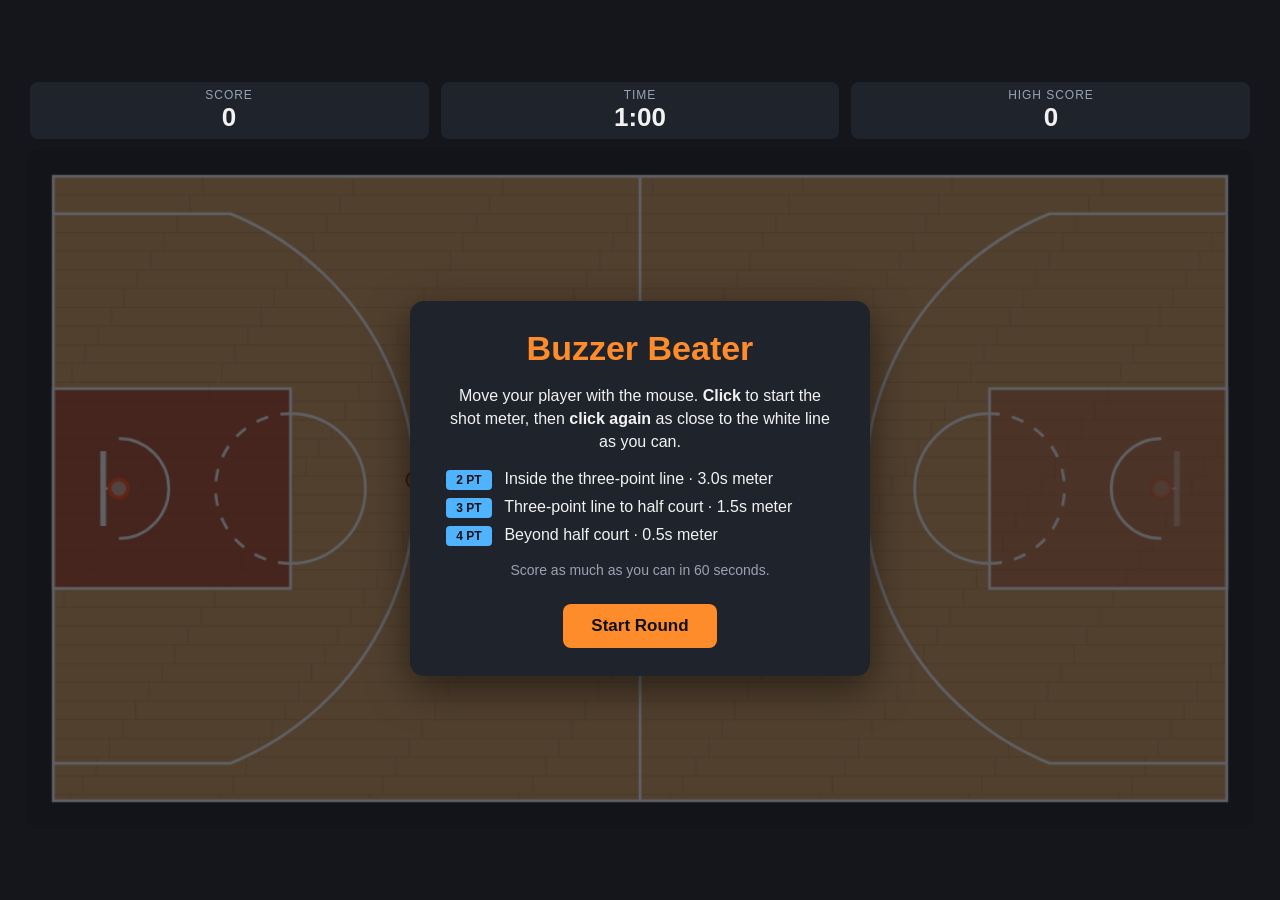
==== index.html @ 4055f490 "Initial commit" ====
<!doctype html>
<html lang="en">
<head>
  <meta charset="utf-8">
  <meta name="viewport" content="width=device-width, initial-scale=1">
  <title>Buzzer Beater</title>
  <link rel="stylesheet" href="style.css">
</head>
<body>
  <div id="app">
    <header id="hud">
      <div class="stat"><span class="label">Score</span><span id="score">0</span></div>
      <div class="stat"><span class="label">Time</span><span id="time">1:00</span></div>
      <div class="stat"><span class="label">High Score</span><span id="high">0</span></div>
    </header>

    <div id="stage">
      <canvas id="court"></canvas>

      <div id="start-screen" class="overlay">
        <div class="card">
          <h1>Buzzer Beater</h1>
          <p>Move your player with the mouse. <strong>Click</strong> to start the shot meter,
             then <strong>click again</strong> as close to the white line as you can.</p>
          <ul class="zones">
            <li><span class="chip">2 PT</span> Inside the three-point line &middot; 3.0s meter</li>
            <li><span class="chip">3 PT</span> Three-point line to half court &middot; 1.5s meter</li>
            <li><span class="chip">4 PT</span> Beyond half court &middot; 0.5s meter</li>
          </ul>
          <p class="small">Score as much as you can in 60 seconds.</p>
          <button id="start-button">Start Round</button>
        </div>
      </div>

      <div id="end-screen" class="overlay hidden">
        <div class="card">
          <h1>Time's Up!</h1>
          <div class="results">
            <div><span class="label">Score</span><span id="final-score">0</span></div>
            <div><span class="label">High Score</span><span id="final-high">0</span></div>
          </div>
          <button id="again-button">Play Again</button>
        </div>
      </div>
    </div>
  </div>

  <!-- Plain scripts (not ES modules) so the game opens straight from the file system.
       Order matters: each file uses the ones above it. -->
  <script src="js/constants.js"></script>
  <script src="js/court.js"></script>
  <script src="js/player.js"></script>
  <script src="js/meter.js"></script>
  <script src="js/state.js"></script>
  <script src="js/ui.js"></script>
  <script src="js/main.js"></script>
</body>
</html>
---- style.css ----
* { box-sizing: border-box; }

html, body {
  margin: 0;
  height: 100%;
  background: #14161c;
  color: #f2f2f2;
  font-family: -apple-system, BlinkMacSystemFont, "Segoe UI", Roboto, sans-serif;
}

body {
  display: flex;
  align-items: center;
  justify-content: center;
}

/* Keep the court's aspect ratio (1082 x 598) while fitting the window */
#app {
  width: min(96vw, calc((100vh - 110px) * 1.8094));
}

#hud {
  display: flex;
  justify-content: space-between;
  gap: 12px;
  padding: 10px 4px;
}

.stat {
  display: flex;
  flex-direction: column;
  align-items: center;
  flex: 1;
  background: #1f232c;
  border-radius: 8px;
  padding: 6px 0;
}

.label {
  font-size: 12px;
  text-transform: uppercase;
  letter-spacing: 0.08em;
  color: #9aa3b2;
}

.stat span:last-child {
  font-size: 26px;
  font-weight: 700;
  font-variant-numeric: tabular-nums;
}

#stage {
  position: relative;
}

canvas {
  display: block;
  width: 100%;
  height: auto;
  border-radius: 10px;
  cursor: crosshair;
}

.overlay {
  position: absolute;
  inset: 0;
  display: flex;
  align-items: center;
  justify-content: center;
  background: rgba(10, 12, 16, 0.65);
  border-radius: 10px;
}

.hidden { display: none !important; }

.card {
  background: #1f232c;
  border-radius: 14px;
  padding: 28px 36px;
  max-width: 460px;
  text-align: center;
  box-shadow: 0 12px 40px rgba(0, 0, 0, 0.5);
}

.card h1 {
  margin: 0 0 12px;
  font-size: 34px;
  color: #ff8c2b;
}

.card p { line-height: 1.45; }

.small { font-size: 14px; color: #9aa3b2; }

.zones {
  list-style: none;
  padding: 0;
  margin: 14px 0;
  text-align: left;
}

.zones li { margin: 8px 0; }

.chip {
  display: inline-block;
  width: 46px;
  text-align: center;
  font-size: 12px;
  font-weight: 700;
  padding: 3px 0;
  border-radius: 4px;
  margin-right: 8px;
  color: #111;
  background: #4fb3ff;
}

.results {
  display: flex;
  justify-content: center;
  gap: 40px;
  margin: 18px 0 8px;
}

.results div {
  display: flex;
  flex-direction: column;
}

.results span:last-child {
  font-size: 44px;
  font-weight: 800;
}

button {
  margin-top: 10px;
  background: #ff8c2b;
  color: #111;
  border: none;
  border-radius: 8px;
  padding: 12px 28px;
  font-size: 17px;
  font-weight: 700;
  cursor: pointer;
}

button:hover { background: #ffa04f; }
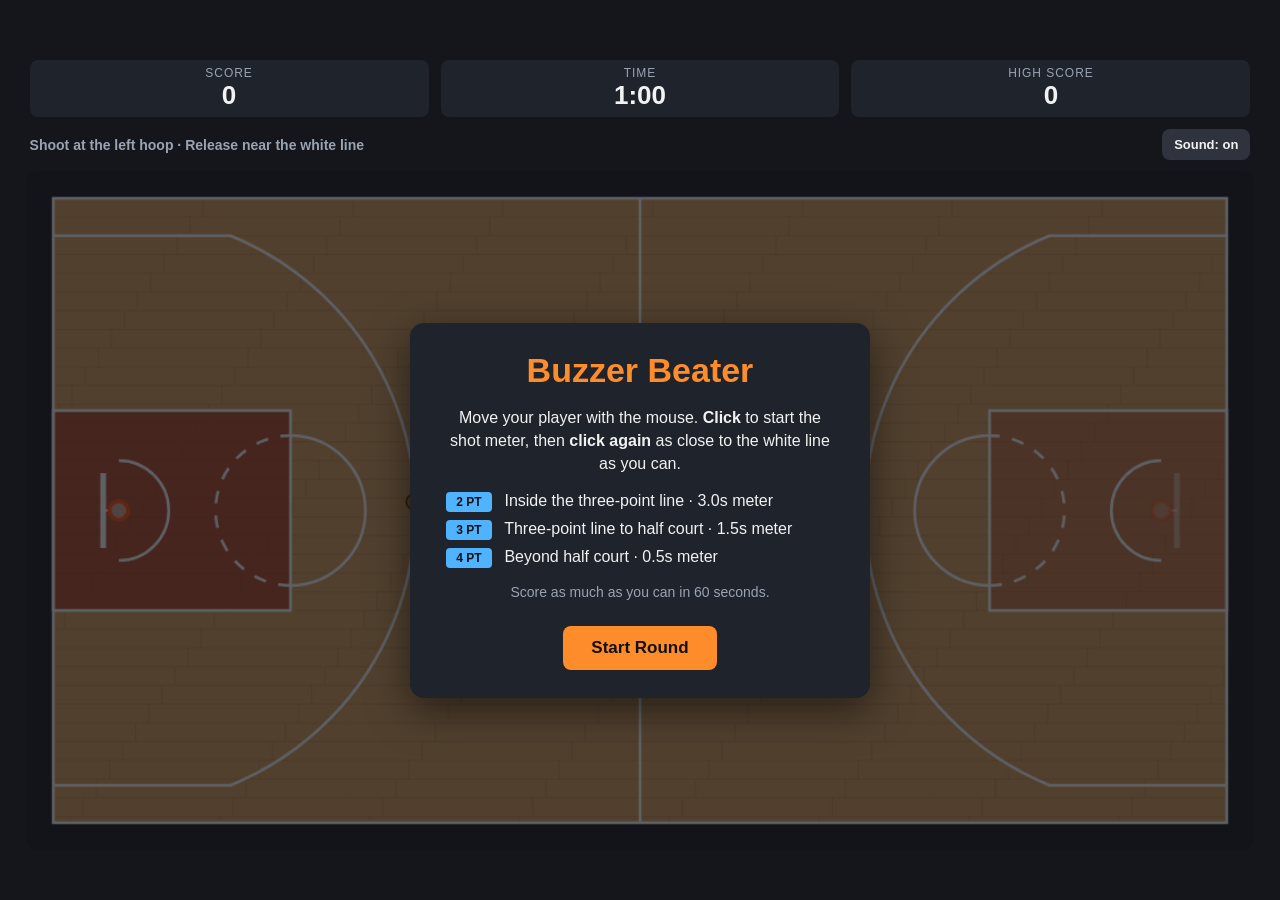
==== commit 5380cc15: "Add ball flight, shot finishes, optional audio, and clear feedback" ====
--- a/index.html
+++ b/index.html
@@ -13,6 +13,11 @@
       <div class="stat"><span class="label">Time</span><span id="time">1:00</span></div>
       <div class="stat"><span class="label">High Score</span><span id="high">0</span></div>
     </header>
+
+    <div id="feedback-bar">
+      <div id="shot-feedback" role="status" aria-live="polite">Shoot at the left hoop · Release near the white line</div>
+      <button id="mute-button" type="button" aria-label="Mute sound" aria-pressed="false">Sound: on</button>
+    </div>
 
     <div id="stage">
       <canvas id="court"></canvas>
@@ -52,6 +57,8 @@
   <script src="js/player.js"></script>
   <script src="js/meter.js"></script>
   <script src="js/state.js"></script>
+  <script src="js/audio.js"></script>
+  <script src="js/ball.js"></script>
   <script src="js/ui.js"></script>
   <script src="js/main.js"></script>
 </body>
--- a/style.css
+++ b/style.css
@@ -16,7 +16,7 @@
 
 /* Keep the court's aspect ratio (1082 x 598) while fitting the window */
 #app {
-  width: min(96vw, calc((100vh - 110px) * 1.8094));
+  width: min(96vw, calc((100vh - 160px) * 1.8094));
 }
 
 #hud {
@@ -144,3 +144,17 @@
 }
 
 button:hover { background: #ffa04f; }
+
+
+/* Feedback has its own space so it never hides a player or shot meter. */
+#feedback-bar { display: flex; align-items: center; gap: 12px; min-height: 44px; padding: 0 4px 8px; }
+#shot-feedback { flex: 1; font-size: 14px; font-weight: 700; color: #9aa3b2; }
+#mute-button { flex-shrink: 0; margin: 0; padding: 8px 12px; font-size: 13px; background: #2e333d; color: #f2f2f2; }
+button:focus-visible { outline: 3px solid #4fb3ff; outline-offset: 3px; }
+@media (max-width: 600px), (max-height: 600px) {
+  .card { max-height: 95%; overflow-y: auto; padding: 12px 18px; }
+  .card h1 { font-size: 24px; margin-bottom: 6px; }
+  .card p, .zones { font-size: 12px; margin: 6px 0; }
+  .zones li { margin: 4px 0; }
+  #shot-feedback { font-size: 12px; }
+}
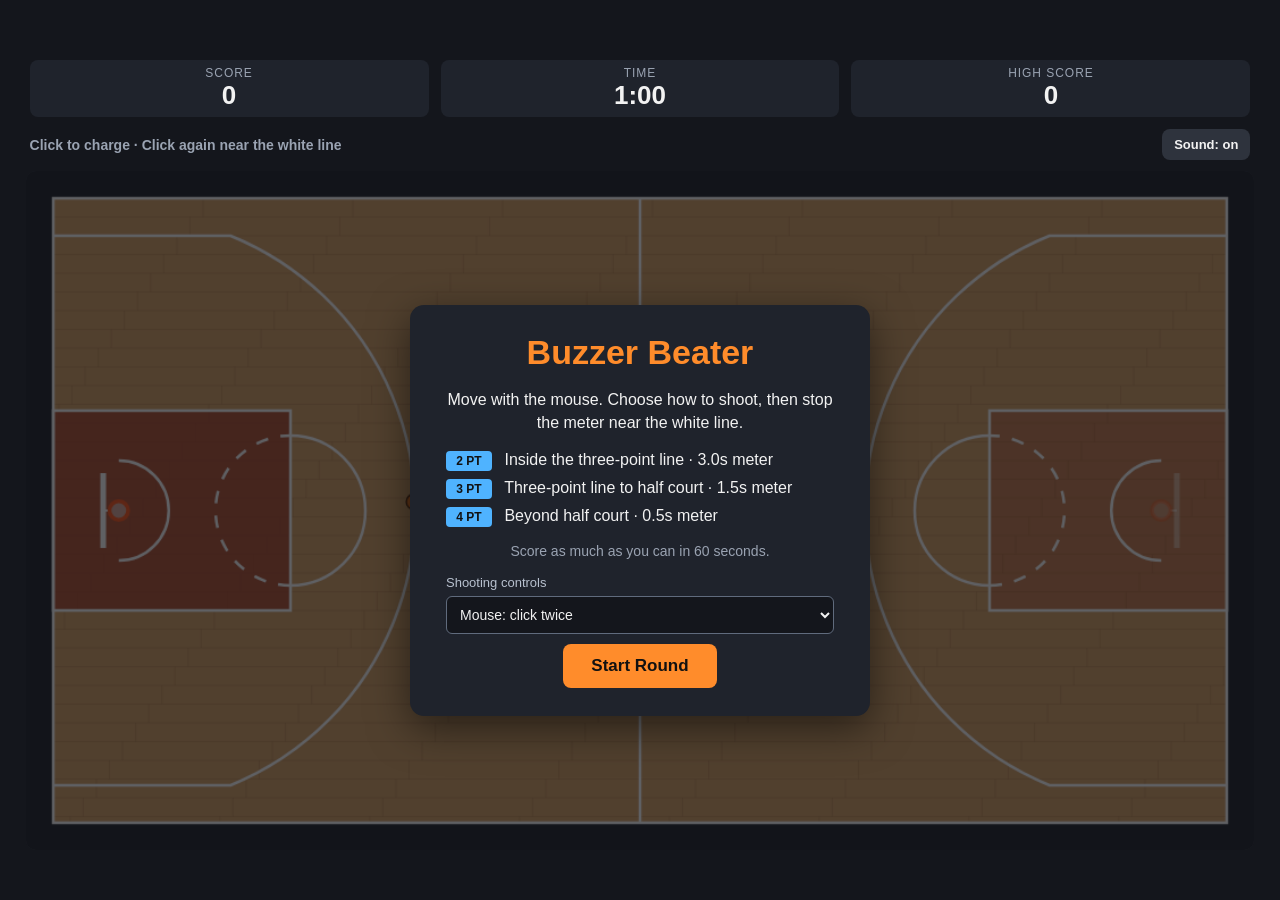
==== commit 7dfa19de: "Add selectable two-click, hold-mouse, and hold-Space shooting" ====
--- a/index.html
+++ b/index.html
@@ -20,19 +20,24 @@
     </div>
 
     <div id="stage">
-      <canvas id="court"></canvas>
+      <canvas id="court" tabindex="0" aria-label="Basketball court"></canvas>
 
       <div id="start-screen" class="overlay">
         <div class="card">
           <h1>Buzzer Beater</h1>
-          <p>Move your player with the mouse. <strong>Click</strong> to start the shot meter,
-             then <strong>click again</strong> as close to the white line as you can.</p>
+          <p>Move with the mouse. Choose how to shoot, then stop the meter near the white line.</p>
           <ul class="zones">
             <li><span class="chip">2 PT</span> Inside the three-point line &middot; 3.0s meter</li>
             <li><span class="chip">3 PT</span> Three-point line to half court &middot; 1.5s meter</li>
             <li><span class="chip">4 PT</span> Beyond half court &middot; 0.5s meter</li>
           </ul>
           <p class="small">Score as much as you can in 60 seconds.</p>
+          <label class="mode-label" for="shooting-mode">Shooting controls</label>
+          <select id="shooting-mode" class="mode-select">
+            <option value="click">Mouse: click twice</option>
+            <option value="mouse-hold">Mouse: hold and release LMB</option>
+            <option value="space-hold">Keyboard: hold and release Space</option>
+          </select>
           <button id="start-button">Start Round</button>
         </div>
       </div>
@@ -44,6 +49,12 @@
             <div><span class="label">Score</span><span id="final-score">0</span></div>
             <div><span class="label">High Score</span><span id="final-high">0</span></div>
           </div>
+          <label class="mode-label" for="again-shooting-mode">Shooting controls</label>
+          <select id="again-shooting-mode" class="mode-select">
+            <option value="click">Mouse: click twice</option>
+            <option value="mouse-hold">Mouse: hold and release LMB</option>
+            <option value="space-hold">Keyboard: hold and release Space</option>
+          </select>
           <button id="again-button">Play Again</button>
         </div>
       </div>
@@ -60,6 +71,7 @@
   <script src="js/audio.js"></script>
   <script src="js/ball.js"></script>
   <script src="js/ui.js"></script>
+  <script src="js/input.js"></script>
   <script src="js/main.js"></script>
 </body>
 </html>
--- a/style.css
+++ b/style.css
@@ -78,6 +78,8 @@
   border-radius: 14px;
   padding: 28px 36px;
   max-width: 460px;
+  max-height: 95%;
+  overflow-y: auto;
   text-align: center;
   box-shadow: 0 12px 40px rgba(0, 0, 0, 0.5);
 }
@@ -151,10 +153,14 @@
 #shot-feedback { flex: 1; font-size: 14px; font-weight: 700; color: #9aa3b2; }
 #mute-button { flex-shrink: 0; margin: 0; padding: 8px 12px; font-size: 13px; background: #2e333d; color: #f2f2f2; }
 button:focus-visible { outline: 3px solid #4fb3ff; outline-offset: 3px; }
-@media (max-width: 600px), (max-height: 600px) {
+@media (max-width: 800px), (max-height: 600px) {
   .card { max-height: 95%; overflow-y: auto; padding: 12px 18px; }
   .card h1 { font-size: 24px; margin-bottom: 6px; }
   .card p, .zones { font-size: 12px; margin: 6px 0; }
   .zones li { margin: 4px 0; }
   #shot-feedback { font-size: 12px; }
 }
+
+.mode-label { display: block; margin: 10px 0 6px; font-size: 13px; color: #b8c1cf; text-align: left; }
+.mode-select { width: 100%; padding: 9px; border: 1px solid #606b7d; border-radius: 6px; background: #14161c; color: #f2f2f2; font: inherit; font-size: 14px; }
+.mode-select:focus-visible, canvas:focus-visible { outline: 3px solid #4fb3ff; outline-offset: 2px; }
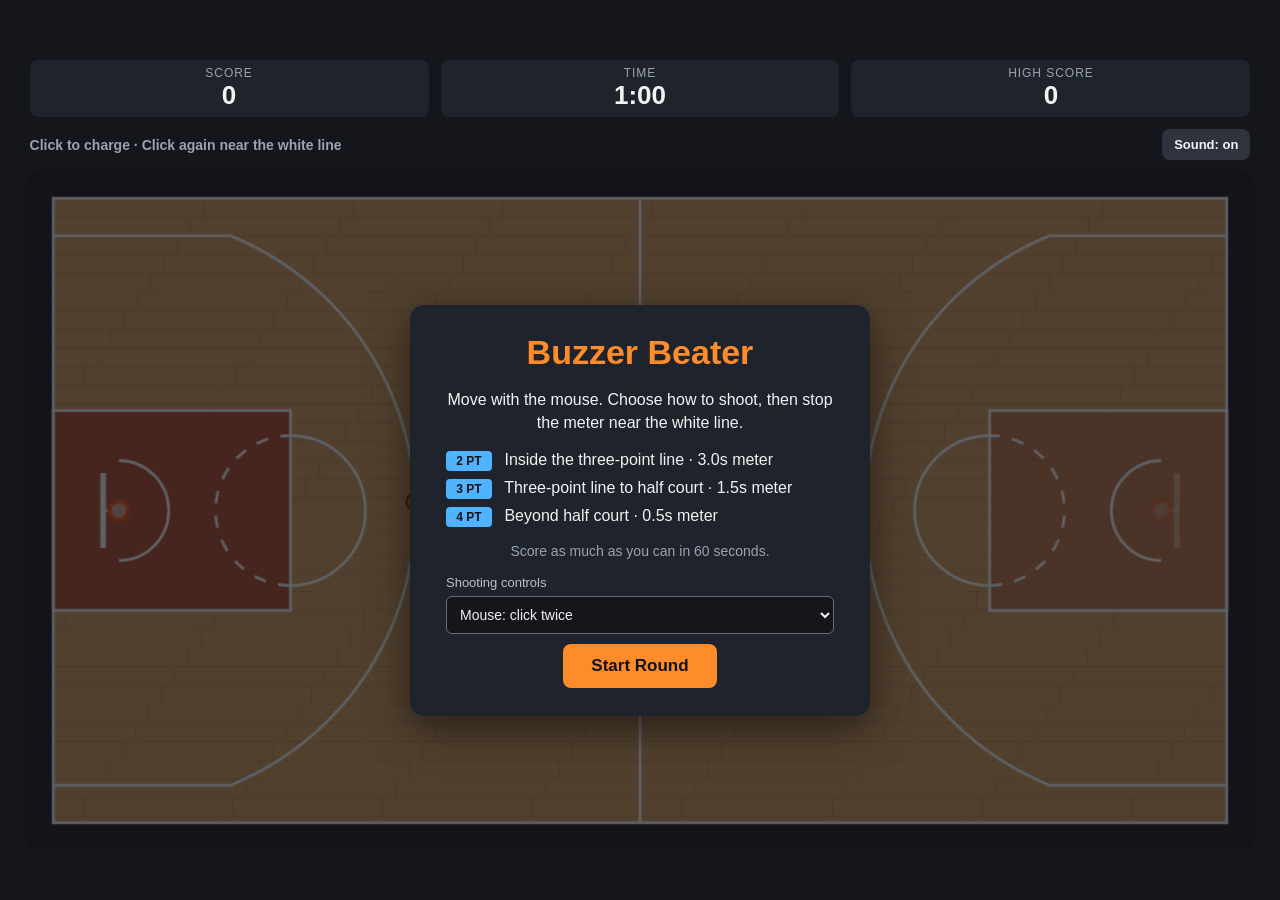
==== commit 6d3ce56d: "Use plain mouse-button wording in shooting controls" ====
--- a/index.html
+++ b/index.html
@@ -35,7 +35,7 @@
           <label class="mode-label" for="shooting-mode">Shooting controls</label>
           <select id="shooting-mode" class="mode-select">
             <option value="click">Mouse: click twice</option>
-            <option value="mouse-hold">Mouse: hold and release LMB</option>
+            <option value="mouse-hold">Mouse: hold and release mouse button</option>
             <option value="space-hold">Keyboard: hold and release Space</option>
           </select>
           <button id="start-button">Start Round</button>
@@ -52,7 +52,7 @@
           <label class="mode-label" for="again-shooting-mode">Shooting controls</label>
           <select id="again-shooting-mode" class="mode-select">
             <option value="click">Mouse: click twice</option>
-            <option value="mouse-hold">Mouse: hold and release LMB</option>
+            <option value="mouse-hold">Mouse: hold and release mouse button</option>
             <option value="space-hold">Keyboard: hold and release Space</option>
           </select>
           <button id="again-button">Play Again</button>
